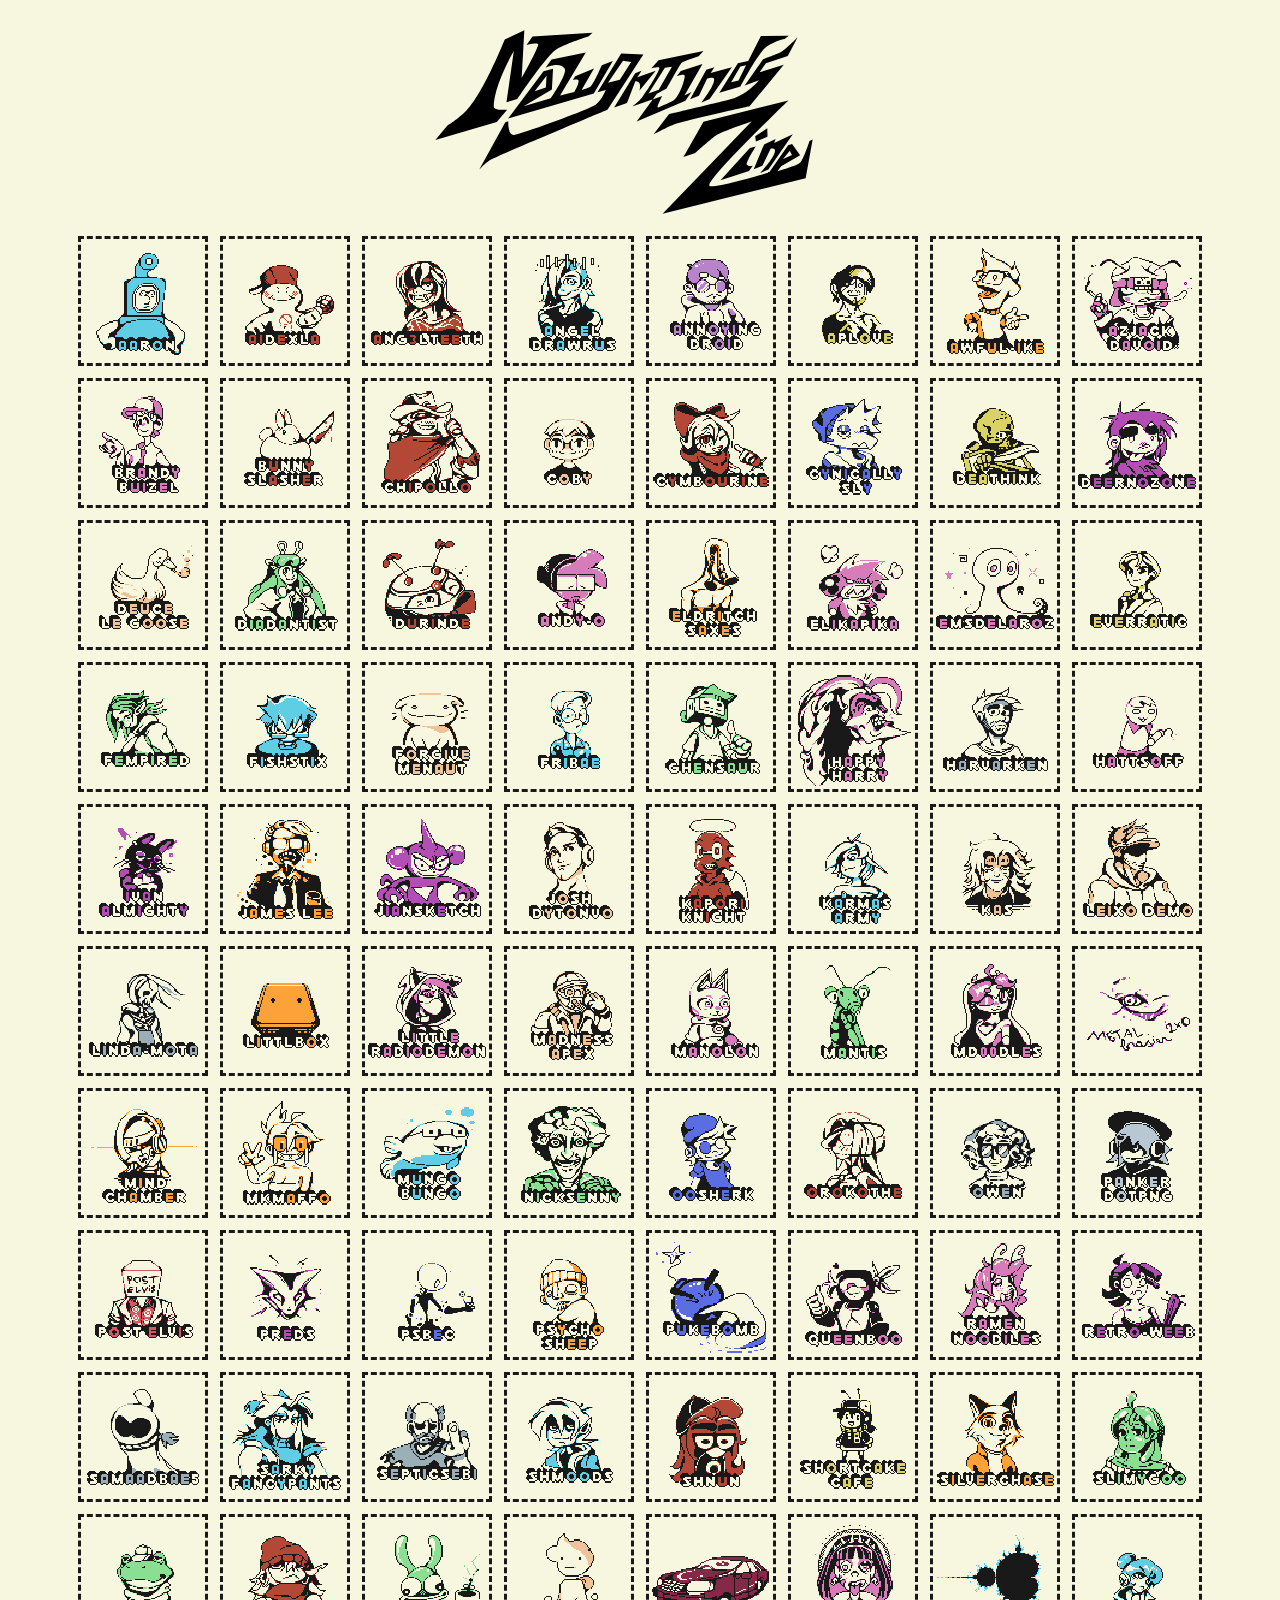
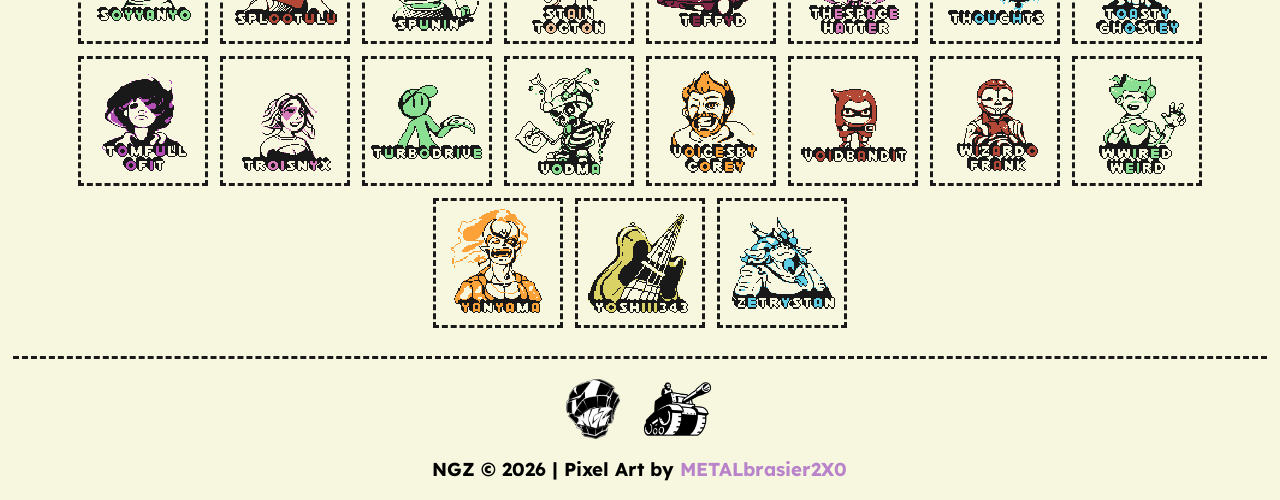
==== index.html @ 999e2954 "done with list of IDs" ====
<!DOCTYPE html>
<html lang="en-US">
	<!-- Hey it's me, the website code. pretty neat stuff here, steal whatever you need to code your own site! Source Code: https://github.com/BrandyBuizel/credits.newgroundszine.store -->
	<head>
		<meta charset="utf-8">
		<meta name="description" content="NGZ: the Zine of the Future, Today!">
		<meta name="keywords" content="newgrounds, zine, store, credits, fanzine">
		<meta name="author" content="brandon driesse">
	  
		<link rel="stylesheet" type="text/css" href="./css/common.css">

		<link rel="icon" type="image/x-icon" href="./favicon/favicon.ico"/>
		<link rel="shortcut icon" type="image/x-icon" href="./favicon/android-chrome-192x192.png"/>
		<link rel="apple-touch-icon" sizes="180x180" href="./favicon/apple-touch-icon.png">
		<link rel="icon" type="image/png" sizes="32x32" href="./favicon/favicon-32x32.png">
		<link rel="icon" type="image/png" sizes="16x16" href="./favicon/favicon-16x16.png">
		<link rel="manifest" href="./favicon/site.webmanifest">
		
		<title>NGZ: Zine Credits Page</title>
	</head>
	<body>
		<!--Header-->
		<div id="header" class="center">
			<img src="./NGZ-Cover Title.svg" alt="Newgrounds Zine"/>
		</div>

		<!--Main Content-->
		<div id="content" class="center flex gallery">
			<a href="https://aaron-long.newgrounds.com/">
				<img src="./credits/images/aaron.png"
				loading="lazy" alt="Aaron-Long"
				id="Aaron-Long" /></a>
			<a href="https://aidexla.newgrounds.com/">
				<img src="./credits/images/aidexla.png"
				loading="lazy" alt="AIDexla" 
				id="AIDexla" /></a>
			<a href="https://ang3lteeth.newgrounds.com/">
				<img src="./credits/images/ang3lteeth.png" 
				loading="lazy" alt="Ang3lteeth"
				id="Ang3lteeth" /></a>
			<a href="https://angeldrawrus.newgrounds.com/">
				<img src="./credits/images/angeldrawrus.png" 
				loading="lazy" alt="AngelDrawRus"
				id="AngelDrawRus" /></a>
			<a href="https://droid.newgrounds.com">
				<img src="./credits/images/annoyingdroid.png" 
				loading="lazy" alt="Droid"
				id="Droid" /></a>
			<a href="https://aplovestudio.newgrounds.com/">
				<img src="./credits/images/aplove.png" 
				loading="lazy" alt="aplovestudio"
				id="aplovestudio" /></a>
			<a href="https://awful-ike.newgrounds.com/">
				<img src="./credits/images/awfulike.png" 
				loading="lazy" alt="Awful-Ike"
				id="Awful-Ike" /></a>
			<a href="https://azjackdavoid.newgrounds.com/">
				<img src="./credits/images/azjackdavoid.png" 
				loading="lazy" alt="AzjackDaVoid"
				id="AzjackDaVoid" /></a>
			<a href="https://brandybuizel.newgrounds.com/">
				<img src="./credits/images/brandybuizel.png" 
				loading="lazy" alt="BrandyBuizel"
				id="BrandyBuizel" /></a>
			<a href="https://bunnyslasher.newgrounds.com/">
				<img src="./credits/images/bunnyslasher.png" 
				loading="lazy" alt="bunnyslasher"
				id="bunnyslasher" /></a>
			<a href="https://chipollo.newgrounds.com/">
				<img src="./credits/images/chipollo.png" 
				loading="lazy" alt="chipollo"
				id="chipollo" /></a>
			<a href="https://coby.newgrounds.com/">
				<img src="./credits/images/coby.png" 
				loading="lazy" alt="coby"
				id="coby" /></a>
			<a href="https://cymbourine.newgrounds.com/">
				<img src="./credits/images/cymbourine.png" 
				loading="lazy" alt="Cymbourine"
				id="Cymbourine" /></a>
			<a href="https://cynicallysly.newgrounds.com/">
				<img src="./credits/images/cynicallysly.png" 
				loading="lazy" alt="cynicallysly"
				id="cynicallysly" /></a>
			<a href="https://deathink.newgrounds.com/">
				<img src="./credits/images/deathink.png" 
				loading="lazy" alt="deathink"
				id="deathink" /></a>
			<a href="https://deernozone.newgrounds.com/">
				<img src="./credits/images/deernozone.png" 
				loading="lazy" alt="deernozone"
				id="deernozone" /></a>
			<a href="https://deucelegoose.newgrounds.com/">
				<img src="./credits/images/deucelegoose.png" 
				loading="lazy" alt="DeuceLeGoose"
				id="DeuceLeGoose" /></a>
			<a href="https://diadantist.newgrounds.com/">
				<img src="./credits/images/diadantist.png" 
				loading="lazy" alt="Diadantist"
				id="Diadantist" /></a>
			<a href="https://durinde.newgrounds.com/">
				<img src="./credits/images/durinde.png" 
				loading="lazy" alt="Durinde"
				id="Durinde" /></a>
			<a href="https://dynamotoon.newgrounds.com/">
				<img src="./credits/images/dynamotoon.png" 
				loading="lazy" alt="DynamoToon" 
				id="DynamoToon" /></a>
			<a href="https://eldritchsaxes.newgrounds.com/">
				<img src="./credits/images/eldritchsaxes.png" 
				loading="lazy" alt="Eldritchsaxes" 
				id="Eldritchsaxes" /></a>
			<a href="https://elikapika.newgrounds.com/">
				<img src="./credits/images/elikapika.png" 
				loading="lazy" alt="elikapika" 
				id="elikapika" /></a>
			<a href="https://emsdelaroz.newgrounds.com/">
				<img src="./credits/images/emsdelaroz.png" 
				loading="lazy" alt="EmsDeLaRoZ" 
				id="EmsDeLaRoZ" /></a>
			<a href="https://everratic.newgrounds.com/">
				<img src="./credits/images/everratic.png" 
				loading="lazy" alt="Everratic" 
				id="Everratic" /></a>
			<a href="https://fempired.newgrounds.com/">
				<img src="./credits/images/fempired.png" 
				loading="lazy" alt="Fempired" 
				id="Fempired" /></a>
			<a href="https://fish-on-stix.newgrounds.com/">
				<img src="./credits/images/fishstix.png" 
				loading="lazy" alt="FISH-ON-STIX" 
				id="FISH-ON-STIX" /></a>
			<a href="https://forgivemenaut.newgrounds.com/">
				<img src="./credits/images/forgivemenaut.png" 
				loading="lazy" alt="forgivemenaut" id="forgivemenaut" /></a>
			<a href="https://fribae.newgrounds.com/">
				<img src="./credits/images/fribae.png" 
				loading="lazy" alt="fribae" 
				id="fribae" /></a>
			<a href="https://ghensaur.newgrounds.com/">
				<img src="./credits/images/ghensaur.png" 
				loading="lazy" alt="GhenSaur" 
				id="GhenSaur" /></a>
			<a href="https://happyharry.newgrounds.com/">
				<img src="./credits/images/happyharry.png" 
				loading="lazy" alt="HappyHarry" 
				id="HappyHarry" /></a>
			<a href="https://almightyhans.newgrounds.com/">
				<img src="./credits/images/harvarken.png" 
				loading="lazy" alt="AlmightyHans" 
				id="AlmightyHans" /></a>
			<a href="https://hattsoff.newgrounds.com/">
				<img src="./credits/images/hattsoff.png" 
				loading="lazy" alt="Hattsoff" 
				id="Hattsoff" /></a>
			<a href="https://ivanalmighty.newgrounds.com/">
				<img src="./credits/images/ivanalmighty.png" 
				loading="lazy" alt="IvanAlmighty"
				id="IvanAlmighty" /></a>
			<a href="https://jameslee.newgrounds.com/">
				<img src="./credits/images/jameslee.png" 
				loading="lazy" alt="JamesLee"
				id="JamesLee" /></a>
			<a href="https://jiansketch.newgrounds.com/">
				<img src="./credits/images/jiansketch.png" 
				loading="lazy" alt="jiansketch"
				id="jiansketch" /></a>
			<a href="https://joshdytonvo.newgrounds.com/">
				<img src="./credits/images/joshdytonvo.png" 
				loading="lazy" alt="JoshDytonVO"
				id="JoshDytonVO" /></a>
			<a href="https://kaporiknight.newgrounds.com/">
				<img src="./credits/images/kaporiknight.png" 
				loading="lazy" alt="KaporiKnight"
				id="KaporiKnight" /></a>
			<a href="https://karmasarmy.newgrounds.com/">
				<img src="./credits/images/karmasarmy.png" 
				loading="lazy" alt="KarmasArmy"
				id="KarmasArmy" /></a>
			<a href="https://kastozx.newgrounds.com">
				<img src="./credits/images/kas.png" 
				loading="lazy" alt="kastozx"
				id="kastozx" /></a>
			<a href="https://leixodemo.newgrounds.com/">
				<img src="./credits/images/leixodemo.png" 
				loading="lazy" alt="LEIXODEMO"
				id="LEIXODEMO" /></a>
			<a href="https://linda-mota.newgrounds.com/">
				<img src="./credits/images/lindamota.png" 
				loading="lazy" alt="linda-mota"
				id="linda-mota" /></a>
			<a href="https://littlbox.newgrounds.com/">
				<img src="./credits/images/littlbox.png" 
				loading="lazy" alt="littlbox"
				id="littlbox" /></a>
			<a href="https://little-radiodemon.newgrounds.com/">
				<img src="./credits/images/littleradiodemon.png" 
				loading="lazy" alt="Little-RadioDemon"
				id="Little-RadioDemon" /></a>
			<a href="https://mr4w.newgrounds.com/">
				<img src="./credits/images/madnessapex.png" 
				loading="lazy" alt="Mr4W"
				id="Mr4W" /></a>
			<a href="https://manolon.newgrounds.com/">
				<img src="./credits/images/manolon.png" 
				loading="lazy" alt="ManoLon"
				id="ManoLon" /></a>
			<a href="https://mantis.newgrounds.com/">
				<img src="./credits/images/mantis.png" 
				loading="lazy" alt="Mantis"
				id="Mantis" /></a>
			<a href="https://md00dles.newgrounds.com/">
				<img src="./credits/images/mdoodles.png" 
				loading="lazy" alt="MD00dles"
				id="MD00dles" /></a>
			<a href="https://metalbrasier2x0.newgrounds.com/">
				<img src="./credits/images/METALbrasier2X0.png" 
				loading="lazy" alt="METALbrasier2X0"
				id="METALbrasier2X0" /></a>
			<a href="https://mindchamber.newgrounds.com/">
				<img src="./credits/images/mindchamber.png" 
				loading="lazy" alt="MindChamber"
				id="MindChamber" /></a>
			<a href="https://mkmaffo.newgrounds.com/">
				<img src="./credits/images/mkmaffo.png" 
				loading="lazy" alt="MKMaffo"
				id="MKMaffo" /></a>
			<a href="https://mungobung0.newgrounds.com/">
				<img src="./credits/images/mungobungo.png" 
				loading="lazy" alt="MungoBUNG0"
				id="MungoBUNG0" /></a>
			<a href="https://nicksenny.newgrounds.com/">
				<img src="./credits/images/nicksenny.png" 
				loading="lazy" alt="NickSenny"
				id="NickSenny" /></a>
			<a href="https://oosherk.newgrounds.com/">
				<img src="./credits/images/oosherk.png" 
				loading="lazy" alt="OOSHERK"
				id="OOSHERK" /></a>
			<a href="https://orokothe.newgrounds.com/">
				<img src="./credits/images/orokothe.png" 
				loading="lazy" alt="Orokothe"
				id="Orokothe" /></a>
			<a href="https://owen.newgrounds.com/">
				<img src="./credits/images/owen.png" 
				loading="lazy" alt="Owen"
				id="Owen" /></a>
			<a href="https://pankerdotpng.newgrounds.com/">
				<img src="./credits/images/pankerdotpng.png" 
				loading="lazy" alt="pankerdotpng"
				id="pankerdotpng" /></a>
			<a href="https://postelvis.newgrounds.com">
				<img src="./credits/images/POSTELVIS.png" 
				loading="lazy" alt="POSTELVIS"
				id="POSTELVIS" /></a>
			<a href="https://preds.newgrounds.com/">
				<img src="./credits/images/preds.png" 
				loading="lazy" alt="Preds"
				id="Preds" /></a>
			<a href="https://psbec.newgrounds.com/">
				<img src="./credits/images/psbec.png" 
				loading="lazy" alt="psbec"
				id="psbec" /></a>
			<a href="https://thepsychosheep.newgrounds.com/">
				<img src="./credits/images/psychosheep.png" 
				loading="lazy" alt="ThePsychoSheep"
				id="ThePsychoSheep" /></a>
			<a href="https://pukebomb.newgrounds.com/">
				<img src="./credits/images/pukebomb.png" 
				loading="lazy" alt="PukeBomb"
				id="PukeBomb" /></a>
			<a href="https://queenboo.newgrounds.com/">
				<img src="./credits/images/queenboo.png" 
				loading="lazy" alt="QueenBoo"
				id="QueenBoo" /></a>
			<a href="https://ramen-noodiles.newgrounds.com/">
				<img src="./credits/images/ramennoodiles.png" 
				loading="lazy" alt="Ramen-Noodiles"
				id="Ramen-Noodiles" /></a>
			<a href="https://retro-weeb.newgrounds.com/">
				<img src="./credits/images/retro-weeb.png" 
				loading="lazy" alt="Retro-weeb"
				id="Retro-weeb" /></a>
			<a href="https://samaadbae5.newgrounds.com/">
				<img src="./credits/images/samaadbae5.png" 
				loading="lazy" alt="SamaadBae5"
				id="SamaadBae5" /></a>
			<a href="https://sarkyfancypants.newgrounds.com/">
				<img src="./credits/images/sarkyfancypants.png" 
				loading="lazy" alt="SarkyFancyPants"
				id="SarkyFancyPants" /></a>
			<a href="https://septicsebi.newgrounds.com/">
				<img src="./credits/images/septicsebi.png" 
				loading="lazy" alt="septicsebi"
				id="septicsebi" /></a>
			<a href="https://mrshmoods.newgrounds.com/">
				<img src="./credits/images/shmoods.png" 
				loading="lazy" alt="MrShmoods"
				id="MrShmoods" /></a>
			<a href="https://pcshnun.newgrounds.com/">
				<img src="./credits/images/shnun.png" 
				loading="lazy" alt="PCShnun"
				id="PCShnun" /></a>
			<a href="https://shortcakecafe.newgrounds.com/">
				<img src="./credits/images/shortcakecafe.png" 
				loading="lazy" alt="ShortCakeCafe"
				id="ShortCakeCafe" /></a>
			<a href="https://silverchase.newgrounds.com/">
				<img src="./credits/images/silverchase.png" 
				loading="lazy" alt="silverchase"
				id="silverchase" /></a>
			<a href="https://slimygoo.newgrounds.com/">
				<img src="./credits/images/slimygoo.png" 
				loading="lazy" alt="Slimygoo"
				id="Slimygoo" /></a>
			<a href="https://soyyanyo.newgrounds.com/">
				<img src="./credits/images/soyyanyo.png" 
				loading="lazy" alt="SoyYanyo"
				id="SoyYanyo" /></a>
			<a href="https://splootulu.newgrounds.com/">
				<img src="./credits/images/splootulu.png" 
				loading="lazy" alt="Splootulu"
				id="Splootulu" /></a>
			<a href="https://spunin.newgrounds.com/">
				<img src="./credits/images/spunin.png" 
				loading="lazy" alt="Spunin"
				id="Spunin" /></a>
			<a href="https://staintocton.newgrounds.com/">
				<img src="./credits/images/staintocton.png" 
				loading="lazy" alt="Staintocton"
				id="Staintocton" /></a>
			<a href="https://teffyd.newgrounds.com/">
				<img src="./credits/images/teffyd.png" 
				loading="lazy" alt="TeffyD"
				id="TeffyD" /></a>
			<a href="https://thespacehatter.newgrounds.com/">
				<img src="./credits/images/THESPACEHATTER.png" 
				loading="lazy" alt="TheSpaceHatter"
				id="TheSpaceHatter" /></a>
			<a href="https://thoughtsthoughts.newgrounds.com/">
				<img src="./credits/images/thoughts.png" 
				loading="lazy" alt="ThoughtsThoughts"
				id="ThoughtsThoughts" /></a>
			<a href="https://toastyghostey.newgrounds.com/">
				<img src="./credits/images/toastyghostey.png" 
				loading="lazy" alt="ToastyGhostey"
				id="ToastyGhostey" /></a>
			<a href="https://tomfullofit.newgrounds.com/">
				<img src="./credits/images/tomfullofit.png" 
				loading="lazy" alt="Tomfullofit"
				id="Tomfullofit" /></a>
			<a href="https://troisnyx.newgrounds.com/">
				<img src="./credits/images/troisnyx.png" 
				loading="lazy" alt="Troisnyx"
				id="Troisnyx" /></a>
			<a href="https://turbodrivee.newgrounds.com/">
				<img src="./credits/images/turbodrive.png" 
				loading="lazy" alt="TurboDrivee"
				id="TurboDrivee" /></a>
			<a href="https://vodma.newgrounds.com/">
				<img src="./credits/images/vodma.png" 
				loading="lazy" alt="VODMA"
				id="VODMA" /></a>
			<a href="https://voicesbycorey.newgrounds.com/">
				<img src="./credits/images/voicesbycorey.png" 
				loading="lazy" alt="VoicesByCorey"
				id="VoicesByCorey" /></a>
			<a href="https://voidbandit.newgrounds.com/">
				<img src="./credits/images/voidbandit.png" 
				loading="lazy" alt="VoidBandit"
				id="VoidBandit" /></a>
			<a href="https://wizardofrank.newgrounds.com/">
				<img src="./credits/images/wizardofrank.png" 
				loading="lazy" alt="WizardoFrank"
				id="WizardoFrank" /></a>
			<a href="https://wwiredweird.newgrounds.com/">
				<img src="./credits/images/wwiredweird.png" 
				loading="lazy" alt="wwiredweird"
				id="wwiredweird" /></a>
			<a href="https://unsolvedcases.newgrounds.com/">
				<img src="./credits/images/yanyama.png" 
				loading="lazy" alt="UnsolvedCases"
				id="UnsolvedCases" /></a>
			<a href="https://yoshiii343.newgrounds.com/">
				<img src="./credits/images/yoshiii343.png" 
				loading="lazy" alt="Yoshiii343"
				id="Yoshiii343" /></a>
			<a href="https://zetrystan.newgrounds.com/">
				<img src="./credits/images/ZETRYSTAN.png" 
				loading="lazy" alt="ZeTrystan"
				id="ZeTrystan" /></a>
		</div><br>
		
		<!--Footer-->
		<div id="footer" class="center">
			<a href="https://www.type-4.com/store/ngz/" target="_blank">
				<img src="./icons/NGZ_Logo.png" alt="Store Page" class="invert">
			</a>
			<a href="https://ngz.newgrounds.com/" target="_blank">
				<img src="./icons/Newgrounds_Tank.webp" alt="Newgrounds">
			</a>
			<br>
			<h3>NGZ © 2026 | Pixel Art by <a href="https://metalbrasier2x0.newgrounds.com/">METALbrasier2X0</a></h3>
		</div>
	</body>
</html>
---- css/common.css ----
@import url('https://fonts.googleapis.com/css?family=Roboto&display=swap');
@import url('https://fonts.googleapis.com/css2?family=Lexend:wght@100..900&display=swap');

/* ROOT VARIABLES */
:root {
    --bg-color: #f6f7de;

    --text-color: #191919;
	--pink-color: #d77bba;
	--purp-color: #b883ca;
	--cyan-color: #5fcde4;

	--red-color: #b44837;
	--blue-color: #5b6ee1;
	--green-color: #8bdf92;
}

html {
	background-color: var(--bg-color);
	display: block;
	margin: auto;
	font-family: 'Lexend', sans-serif;
}

/******************/
/* HEADER SECTION */
/******************/
#header {
	display: block;
    margin-left: -32px;
}

#header > img { 
	width: auto;
	height: 200px;
}

#name {
	width: 96px;

	position: sticky;

	top: 20px;
	left: 0;
}

/****************/
/* MAIN CONTENT */
/****************/
body {
	overflow-x: hidden !important;
	display: block;
	width: 98%;
	
	margin: 0px auto;
	padding: 1em .5em;

	background-color: var(--bg-color);
}

a {
	text-decoration: none;
	font-weight: bold;
}

embed {
	width: 100%;
	height: max-content;
}

.center {
	text-align: center;
	margin-left: auto;
	margin-right: auto;
	list-style-position: inside;
}

img.invert { filter: invert(1) !important; }

#content {
	display: block;
	width: 96%;
	height: auto;
	
	margin-top: 0;
	margin-bottom: 0;
	margin-left: auto;
	margin-right: auto;
}

div {
	margin: 6px;
}

p {
	color: var(--text-color);
	font-size: 18px;
	
	text-align: center;
}

p a { color: var(--pink-color); }
h3 a { color: var(--purp-color); }

/*******************/
/* GALLERY SECTION */
/*******************/
div.gallery > img,
div.gallery > a > img {
	display: inline-flexbox;
	margin: 4px;
	padding: 2px;

	height: 120px;
	width: auto;

	border: dashed;
	border-color: var(--text-color);
	image-rendering: pixelated;
}

@keyframes credAnim {
  0%   {background-color:var(--purp-color); transform:scale(1.2);}
  5%   {background-color:var(--purp-color); transform:rotate(10deg); transform:scale(0.9);}
  20%  {background-color:var(--blue-color); transform:rotate(-5deg);}
  45%  {background-color:var(--green-color); transform:scale(1.2);}
  60%  {background-color:var(--cyan-color); transform:rotate(5deg);}
  80%  {background-color:var(--cyan-color); transform:scale(1.2);}
  100% {background-color:var(--pink-color); transform:scale(2.0);}
}

div.gallery > img:hover,
div.gallery > a > img:hover{
	animation-name: credAnim;
	animation-duration: 2.5s;

	/* END STATE */
	transform:scale(2.0);
	padding: 0;
	margin: 6px;
}

/******************/
/* FOOTER SECTION */
/******************/
#footer {
	display: block;
	margin: auto;

	width: 100%;
	padding-top: 12px;
	padding-bottom: 32px;
	height: 36px;

	background-color: var(--bg-color);
	border-top: 3px dashed var(--text-color);
}

#footer p {
	font-size: 14px;
	font-weight: bold;
	text-align: center;
	color: var(--text-color);

	margin-top: 6px;
	margin-bottom: 0px;
	padding: 0px;
}

#footer > h3 { 
	margin-top: 6px;
	padding-bottom: 1em;
}

#footer img {
	padding: .5em;
	filter: brightness(1);
}

#footer > a > img {
	height: 60px;
	width: auto;
}

#footer img:hover { transform: scale(120%); }

/* END OF STYLES */
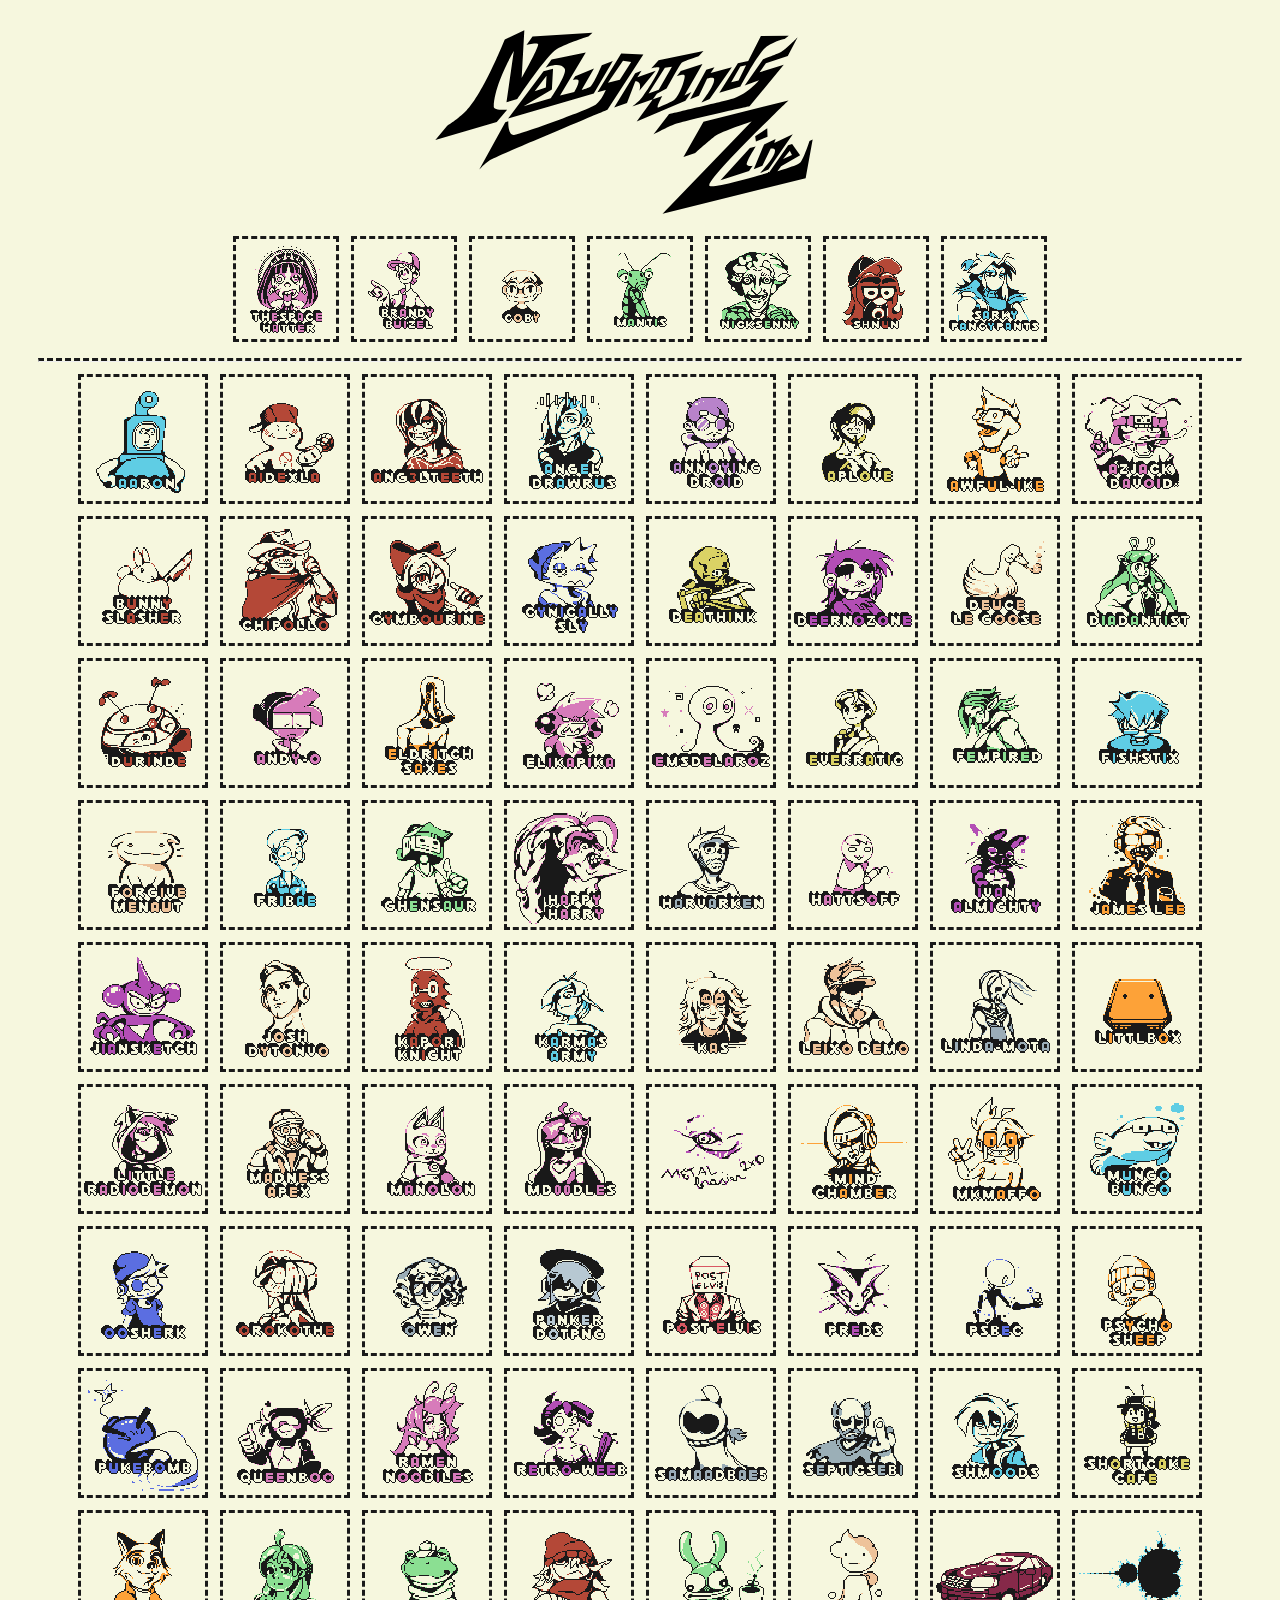
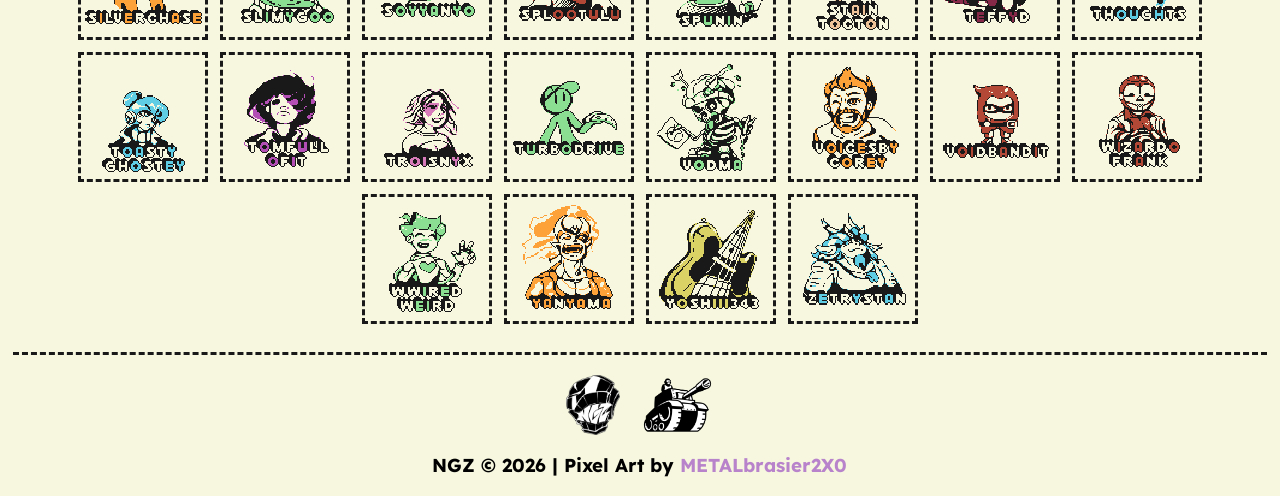
==== commit 0d85b11d: "mod team topper" ====
--- a/index.html
+++ b/index.html
@@ -26,6 +26,37 @@
 
 		<!--Main Content-->
 		<div id="content" class="center flex gallery">
+			<div class="mod-team">
+			<a href="https://thespacehatter.newgrounds.com/">
+				<img src="./credits/images/THESPACEHATTER.png" 
+				loading="lazy" alt="TheSpaceHatter"
+				id="TheSpaceHatter" /></a>
+			<a href="https://brandybuizel.newgrounds.com/">
+				<img src="./credits/images/brandybuizel.png" 
+				loading="lazy" alt="BrandyBuizel"
+				id="BrandyBuizel" /></a>
+			<a href="https://coby.newgrounds.com/">
+				<img src="./credits/images/coby.png" 
+				loading="lazy" alt="coby"
+				id="coby" /></a>
+			<a href="https://mantis.newgrounds.com/">
+				<img src="./credits/images/mantis.png" 
+				loading="lazy" alt="Mantis"
+				id="Mantis" /></a>
+			<a href="https://nicksenny.newgrounds.com/">
+				<img src="./credits/images/nicksenny.png" 
+				loading="lazy" alt="NickSenny"
+				id="NickSenny" /></a>
+			<a href="https://pcshnun.newgrounds.com/">
+				<img src="./credits/images/shnun.png" 
+				loading="lazy" alt="PCShnun"
+				id="PCShnun" /></a>
+			<a href="https://sarkyfancypants.newgrounds.com/">
+				<img src="./credits/images/sarkyfancypants.png" 
+				loading="lazy" alt="SarkyFancyPants"
+				id="SarkyFancyPants" /></a>
+			</div><hr>
+
 			<a href="https://aaron-long.newgrounds.com/">
 				<img src="./credits/images/aaron.png"
 				loading="lazy" alt="Aaron-Long"
@@ -58,10 +89,10 @@
 				<img src="./credits/images/azjackdavoid.png" 
 				loading="lazy" alt="AzjackDaVoid"
 				id="AzjackDaVoid" /></a>
-			<a href="https://brandybuizel.newgrounds.com/">
+			<!-- <a href="https://brandybuizel.newgrounds.com/">
 				<img src="./credits/images/brandybuizel.png" 
 				loading="lazy" alt="BrandyBuizel"
-				id="BrandyBuizel" /></a>
+				id="BrandyBuizel" /></a> -->
 			<a href="https://bunnyslasher.newgrounds.com/">
 				<img src="./credits/images/bunnyslasher.png" 
 				loading="lazy" alt="bunnyslasher"
@@ -70,10 +101,10 @@
 				<img src="./credits/images/chipollo.png" 
 				loading="lazy" alt="chipollo"
 				id="chipollo" /></a>
-			<a href="https://coby.newgrounds.com/">
+			<!-- <a href="https://coby.newgrounds.com/">
 				<img src="./credits/images/coby.png" 
 				loading="lazy" alt="coby"
-				id="coby" /></a>
+				id="coby" /></a> -->
 			<a href="https://cymbourine.newgrounds.com/">
 				<img src="./credits/images/cymbourine.png" 
 				loading="lazy" alt="Cymbourine"
@@ -205,10 +236,10 @@
 				<img src="./credits/images/manolon.png" 
 				loading="lazy" alt="ManoLon"
 				id="ManoLon" /></a>
-			<a href="https://mantis.newgrounds.com/">
+			<!-- <a href="https://mantis.newgrounds.com/">
 				<img src="./credits/images/mantis.png" 
 				loading="lazy" alt="Mantis"
-				id="Mantis" /></a>
+				id="Mantis" /></a> -->
 			<a href="https://md00dles.newgrounds.com/">
 				<img src="./credits/images/mdoodles.png" 
 				loading="lazy" alt="MD00dles"
@@ -229,10 +260,10 @@
 				<img src="./credits/images/mungobungo.png" 
 				loading="lazy" alt="MungoBUNG0"
 				id="MungoBUNG0" /></a>
-			<a href="https://nicksenny.newgrounds.com/">
+			<!-- <a href="https://nicksenny.newgrounds.com/">
 				<img src="./credits/images/nicksenny.png" 
 				loading="lazy" alt="NickSenny"
-				id="NickSenny" /></a>
+				id="NickSenny" /></a> -->
 			<a href="https://oosherk.newgrounds.com/">
 				<img src="./credits/images/oosherk.png" 
 				loading="lazy" alt="OOSHERK"
@@ -285,10 +316,10 @@
 				<img src="./credits/images/samaadbae5.png" 
 				loading="lazy" alt="SamaadBae5"
 				id="SamaadBae5" /></a>
-			<a href="https://sarkyfancypants.newgrounds.com/">
+			<!-- <a href="https://sarkyfancypants.newgrounds.com/">
 				<img src="./credits/images/sarkyfancypants.png" 
 				loading="lazy" alt="SarkyFancyPants"
-				id="SarkyFancyPants" /></a>
+				id="SarkyFancyPants" /></a> -->
 			<a href="https://septicsebi.newgrounds.com/">
 				<img src="./credits/images/septicsebi.png" 
 				loading="lazy" alt="septicsebi"
@@ -297,10 +328,10 @@
 				<img src="./credits/images/shmoods.png" 
 				loading="lazy" alt="MrShmoods"
 				id="MrShmoods" /></a>
-			<a href="https://pcshnun.newgrounds.com/">
+			<!-- <a href="https://pcshnun.newgrounds.com/">
 				<img src="./credits/images/shnun.png" 
 				loading="lazy" alt="PCShnun"
-				id="PCShnun" /></a>
+				id="PCShnun" /></a> -->
 			<a href="https://shortcakecafe.newgrounds.com/">
 				<img src="./credits/images/shortcakecafe.png" 
 				loading="lazy" alt="ShortCakeCafe"
@@ -333,10 +364,10 @@
 				<img src="./credits/images/teffyd.png" 
 				loading="lazy" alt="TeffyD"
 				id="TeffyD" /></a>
-			<a href="https://thespacehatter.newgrounds.com/">
+			<!-- <a href="https://thespacehatter.newgrounds.com/">
 				<img src="./credits/images/THESPACEHATTER.png" 
 				loading="lazy" alt="TheSpaceHatter"
-				id="TheSpaceHatter" /></a>
+				id="TheSpaceHatter" /></a> -->
 			<a href="https://thoughtsthoughts.newgrounds.com/">
 				<img src="./credits/images/thoughts.png" 
 				loading="lazy" alt="ThoughtsThoughts"
--- a/css/common.css
+++ b/css/common.css
@@ -75,6 +75,10 @@
 	list-style-position: inside;
 }
 
+hr, .bordered, #footer {	
+	border-top: 3px dashed var(--text-color); 
+}
+
 img.invert { filter: invert(1) !important; }
 
 #content {
@@ -106,8 +110,12 @@
 /* GALLERY SECTION */
 /*******************/
 div.gallery > img,
-div.gallery > a > img {
+div.gallery > a > img,
+div.gallery > div img,
+div.gallery > div > a > img {
 	display: inline-flexbox;
+	flex: content;
+	flex-direction: column-reverse;
 	margin: 4px;
 	padding: 2px;
 
@@ -119,18 +127,22 @@
 	image-rendering: pixelated;
 }
 
+div.mod-team > a > img { flex-flow: wrap-reverse; }
+div.gallery > div.mod-team > a > img { height: 96px; }
+
 @keyframes credAnim {
   0%   {background-color:var(--purp-color); transform:scale(1.2);}
   5%   {background-color:var(--purp-color); transform:rotate(10deg); transform:scale(0.9);}
   20%  {background-color:var(--blue-color); transform:rotate(-5deg);}
-  45%  {background-color:var(--green-color); transform:scale(1.2);}
-  60%  {background-color:var(--cyan-color); transform:rotate(5deg);}
+  45%  {background-color:var(--green-color); transform:scale(1.25);}
+  60%  {background-color:var(--cyan-color); transform:rotate(7deg);}
   80%  {background-color:var(--cyan-color); transform:scale(1.2);}
   100% {background-color:var(--pink-color); transform:scale(2.0);}
 }
 
 div.gallery > img:hover,
-div.gallery > a > img:hover{
+div.gallery > a > img:hover,
+div.gallery > div img:hover {
 	animation-name: credAnim;
 	animation-duration: 2.5s;
 
@@ -153,7 +165,6 @@
 	height: 36px;
 
 	background-color: var(--bg-color);
-	border-top: 3px dashed var(--text-color);
 }
 
 #footer p {
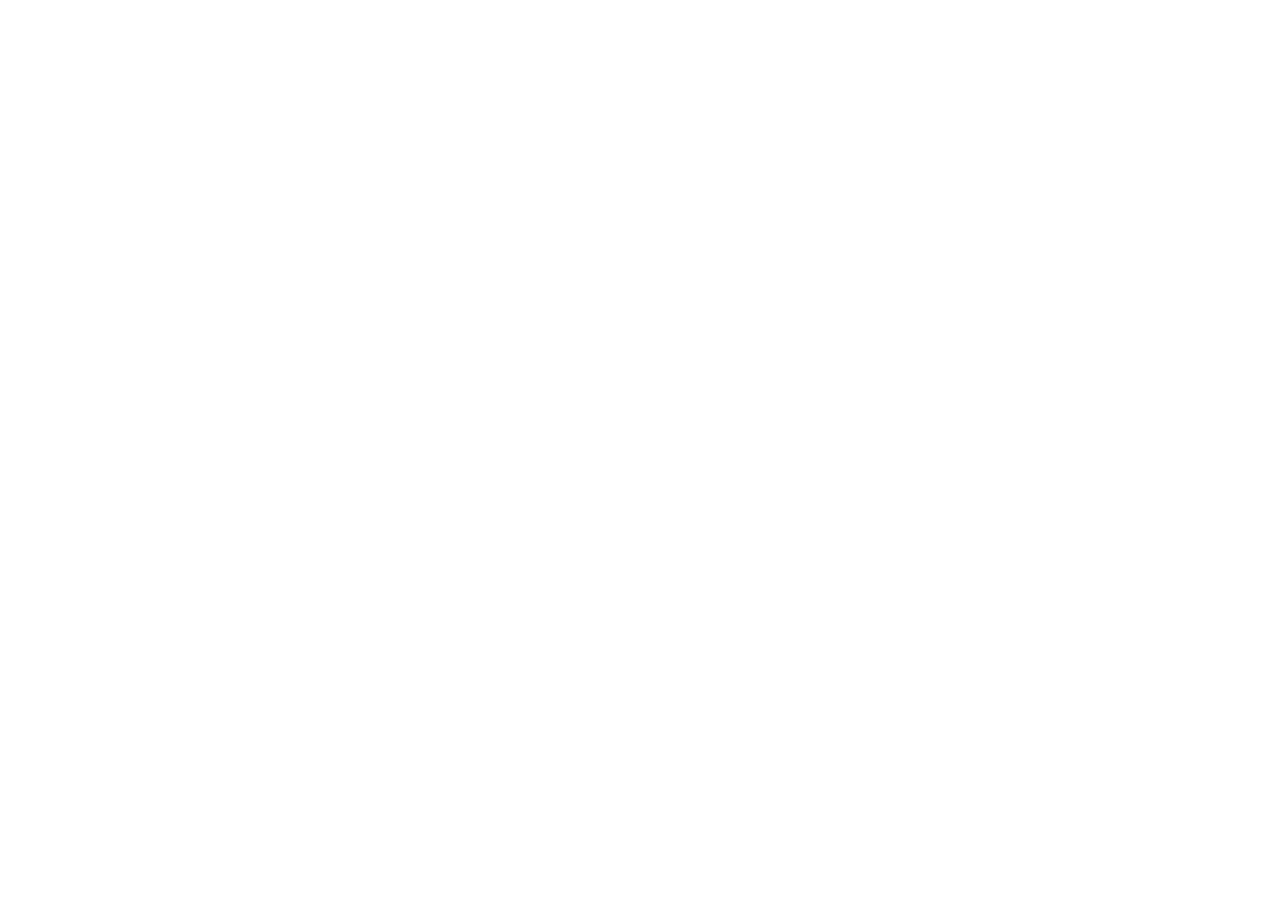
==== commit 4d594faa: "init" ====
--- a/index.html
+++ b/index.html
@@ -2,436 +2,48 @@
 <html lang="en-US">
 	<!-- Hey it's me, the website code. pretty neat stuff here, steal whatever you need to code your own site! Source Code: https://github.com/BrandyBuizel/credits.newgroundszine.store -->
 	<head>
+		<!-- Redirect at 0 Seconds -->
+		<meta http-equiv="Refresh" content="0; url='https://www.type-4.com/store/ngz/'" />
+
 		<meta charset="utf-8">
 		<meta name="description" content="NGZ: the Zine of the Future, Today!">
 		<meta name="keywords" content="newgrounds, zine, store, credits, fanzine">
 		<meta name="author" content="brandon driesse">
 	  
-		<link rel="stylesheet" type="text/css" href="./css/common.css">
+		<link rel="stylesheet" type="text/css" href="../css/common.css">
 
-		<link rel="icon" type="image/x-icon" href="./favicon/favicon.ico"/>
-		<link rel="shortcut icon" type="image/x-icon" href="./favicon/android-chrome-192x192.png"/>
-		<link rel="apple-touch-icon" sizes="180x180" href="./favicon/apple-touch-icon.png">
-		<link rel="icon" type="image/png" sizes="32x32" href="./favicon/favicon-32x32.png">
-		<link rel="icon" type="image/png" sizes="16x16" href="./favicon/favicon-16x16.png">
-		<link rel="manifest" href="./favicon/site.webmanifest">
+		<link rel="icon" type="image/x-icon" href="../favicon/favicon.ico"/>
+		<link rel="shortcut icon" type="image/x-icon" href="../favicon/android-chrome-192x192.png"/>
+		<link rel="apple-touch-icon" sizes="180x180" href="../favicon/apple-touch-icon.png">
+		<link rel="icon" type="image/png" sizes="32x32" href="../favicon/favicon-32x32.png">
+		<link rel="icon" type="image/png" sizes="16x16" href="../favicon/favicon-16x16.png">
+		<link rel="manifest" href="../favicon/site.webmanifest">
 		
-		<title>NGZ: Zine Credits Page</title>
+		<title>NGZ: the Zine of the Future, Today!</title>
 	</head>
 	<body>
 		<!--Header-->
 		<div id="header" class="center">
-			<img src="./NGZ-Cover Title.svg" alt="Newgrounds Zine"/>
-		</div>
+			<img src="../NGZ-Cover Title.svg" alt="Newgrounds Zine"/>
+		</div><hr>
 
 		<!--Main Content-->
 		<div id="content" class="center flex gallery">
-			<div class="mod-team">
-			<a href="https://thespacehatter.newgrounds.com/">
-				<img src="./credits/images/THESPACEHATTER.png" 
-				loading="lazy" alt="TheSpaceHatter"
-				id="TheSpaceHatter" /></a>
-			<a href="https://brandybuizel.newgrounds.com/">
-				<img src="./credits/images/brandybuizel.png" 
-				loading="lazy" alt="BrandyBuizel"
-				id="BrandyBuizel" /></a>
-			<a href="https://coby.newgrounds.com/">
-				<img src="./credits/images/coby.png" 
-				loading="lazy" alt="coby"
-				id="coby" /></a>
-			<a href="https://mantis.newgrounds.com/">
-				<img src="./credits/images/mantis.png" 
-				loading="lazy" alt="Mantis"
-				id="Mantis" /></a>
-			<a href="https://nicksenny.newgrounds.com/">
-				<img src="./credits/images/nicksenny.png" 
-				loading="lazy" alt="NickSenny"
-				id="NickSenny" /></a>
-			<a href="https://pcshnun.newgrounds.com/">
-				<img src="./credits/images/shnun.png" 
-				loading="lazy" alt="PCShnun"
-				id="PCShnun" /></a>
-			<a href="https://sarkyfancypants.newgrounds.com/">
-				<img src="./credits/images/sarkyfancypants.png" 
-				loading="lazy" alt="SarkyFancyPants"
-				id="SarkyFancyPants" /></a>
-			</div><hr>
+			<img src="images/NEWZine+Bundles+-+DIGITAL+BUNDLE.png" alt="Digital Bundle">
+			<img src="images/NEWZine+Bundles+-+FINAL+BUNDLE.png" alt="Full Bundle">
+			<img src="images/NEWZine+Bundles+-+ZINE+BUNDLE.png" alt="Physical Bundle">
+		</div>
 
-			<a href="https://aaron-long.newgrounds.com/">
-				<img src="./credits/images/aaron.png"
-				loading="lazy" alt="Aaron-Long"
-				id="Aaron-Long" /></a>
-			<a href="https://aidexla.newgrounds.com/">
-				<img src="./credits/images/aidexla.png"
-				loading="lazy" alt="AIDexla" 
-				id="AIDexla" /></a>
-			<a href="https://ang3lteeth.newgrounds.com/">
-				<img src="./credits/images/ang3lteeth.png" 
-				loading="lazy" alt="Ang3lteeth"
-				id="Ang3lteeth" /></a>
-			<a href="https://angeldrawrus.newgrounds.com/">
-				<img src="./credits/images/angeldrawrus.png" 
-				loading="lazy" alt="AngelDrawRus"
-				id="AngelDrawRus" /></a>
-			<a href="https://droid.newgrounds.com">
-				<img src="./credits/images/annoyingdroid.png" 
-				loading="lazy" alt="Droid"
-				id="Droid" /></a>
-			<a href="https://aplovestudio.newgrounds.com/">
-				<img src="./credits/images/aplove.png" 
-				loading="lazy" alt="aplovestudio"
-				id="aplovestudio" /></a>
-			<a href="https://awful-ike.newgrounds.com/">
-				<img src="./credits/images/awfulike.png" 
-				loading="lazy" alt="Awful-Ike"
-				id="Awful-Ike" /></a>
-			<a href="https://azjackdavoid.newgrounds.com/">
-				<img src="./credits/images/azjackdavoid.png" 
-				loading="lazy" alt="AzjackDaVoid"
-				id="AzjackDaVoid" /></a>
-			<!-- <a href="https://brandybuizel.newgrounds.com/">
-				<img src="./credits/images/brandybuizel.png" 
-				loading="lazy" alt="BrandyBuizel"
-				id="BrandyBuizel" /></a> -->
-			<a href="https://bunnyslasher.newgrounds.com/">
-				<img src="./credits/images/bunnyslasher.png" 
-				loading="lazy" alt="bunnyslasher"
-				id="bunnyslasher" /></a>
-			<a href="https://chipollo.newgrounds.com/">
-				<img src="./credits/images/chipollo.png" 
-				loading="lazy" alt="chipollo"
-				id="chipollo" /></a>
-			<!-- <a href="https://coby.newgrounds.com/">
-				<img src="./credits/images/coby.png" 
-				loading="lazy" alt="coby"
-				id="coby" /></a> -->
-			<a href="https://cymbourine.newgrounds.com/">
-				<img src="./credits/images/cymbourine.png" 
-				loading="lazy" alt="Cymbourine"
-				id="Cymbourine" /></a>
-			<a href="https://cynicallysly.newgrounds.com/">
-				<img src="./credits/images/cynicallysly.png" 
-				loading="lazy" alt="cynicallysly"
-				id="cynicallysly" /></a>
-			<a href="https://deathink.newgrounds.com/">
-				<img src="./credits/images/deathink.png" 
-				loading="lazy" alt="deathink"
-				id="deathink" /></a>
-			<a href="https://deernozone.newgrounds.com/">
-				<img src="./credits/images/deernozone.png" 
-				loading="lazy" alt="deernozone"
-				id="deernozone" /></a>
-			<a href="https://deucelegoose.newgrounds.com/">
-				<img src="./credits/images/deucelegoose.png" 
-				loading="lazy" alt="DeuceLeGoose"
-				id="DeuceLeGoose" /></a>
-			<a href="https://diadantist.newgrounds.com/">
-				<img src="./credits/images/diadantist.png" 
-				loading="lazy" alt="Diadantist"
-				id="Diadantist" /></a>
-			<a href="https://durinde.newgrounds.com/">
-				<img src="./credits/images/durinde.png" 
-				loading="lazy" alt="Durinde"
-				id="Durinde" /></a>
-			<a href="https://dynamotoon.newgrounds.com/">
-				<img src="./credits/images/dynamotoon.png" 
-				loading="lazy" alt="DynamoToon" 
-				id="DynamoToon" /></a>
-			<a href="https://eldritchsaxes.newgrounds.com/">
-				<img src="./credits/images/eldritchsaxes.png" 
-				loading="lazy" alt="Eldritchsaxes" 
-				id="Eldritchsaxes" /></a>
-			<a href="https://elikapika.newgrounds.com/">
-				<img src="./credits/images/elikapika.png" 
-				loading="lazy" alt="elikapika" 
-				id="elikapika" /></a>
-			<a href="https://emsdelaroz.newgrounds.com/">
-				<img src="./credits/images/emsdelaroz.png" 
-				loading="lazy" alt="EmsDeLaRoZ" 
-				id="EmsDeLaRoZ" /></a>
-			<a href="https://everratic.newgrounds.com/">
-				<img src="./credits/images/everratic.png" 
-				loading="lazy" alt="Everratic" 
-				id="Everratic" /></a>
-			<a href="https://fempired.newgrounds.com/">
-				<img src="./credits/images/fempired.png" 
-				loading="lazy" alt="Fempired" 
-				id="Fempired" /></a>
-			<a href="https://fish-on-stix.newgrounds.com/">
-				<img src="./credits/images/fishstix.png" 
-				loading="lazy" alt="FISH-ON-STIX" 
-				id="FISH-ON-STIX" /></a>
-			<a href="https://forgivemenaut.newgrounds.com/">
-				<img src="./credits/images/forgivemenaut.png" 
-				loading="lazy" alt="forgivemenaut" id="forgivemenaut" /></a>
-			<a href="https://fribae.newgrounds.com/">
-				<img src="./credits/images/fribae.png" 
-				loading="lazy" alt="fribae" 
-				id="fribae" /></a>
-			<a href="https://ghensaur.newgrounds.com/">
-				<img src="./credits/images/ghensaur.png" 
-				loading="lazy" alt="GhenSaur" 
-				id="GhenSaur" /></a>
-			<a href="https://happyharry.newgrounds.com/">
-				<img src="./credits/images/happyharry.png" 
-				loading="lazy" alt="HappyHarry" 
-				id="HappyHarry" /></a>
-			<a href="https://almightyhans.newgrounds.com/">
-				<img src="./credits/images/harvarken.png" 
-				loading="lazy" alt="AlmightyHans" 
-				id="AlmightyHans" /></a>
-			<a href="https://hattsoff.newgrounds.com/">
-				<img src="./credits/images/hattsoff.png" 
-				loading="lazy" alt="Hattsoff" 
-				id="Hattsoff" /></a>
-			<a href="https://ivanalmighty.newgrounds.com/">
-				<img src="./credits/images/ivanalmighty.png" 
-				loading="lazy" alt="IvanAlmighty"
-				id="IvanAlmighty" /></a>
-			<a href="https://jameslee.newgrounds.com/">
-				<img src="./credits/images/jameslee.png" 
-				loading="lazy" alt="JamesLee"
-				id="JamesLee" /></a>
-			<a href="https://jiansketch.newgrounds.com/">
-				<img src="./credits/images/jiansketch.png" 
-				loading="lazy" alt="jiansketch"
-				id="jiansketch" /></a>
-			<a href="https://joshdytonvo.newgrounds.com/">
-				<img src="./credits/images/joshdytonvo.png" 
-				loading="lazy" alt="JoshDytonVO"
-				id="JoshDytonVO" /></a>
-			<a href="https://kaporiknight.newgrounds.com/">
-				<img src="./credits/images/kaporiknight.png" 
-				loading="lazy" alt="KaporiKnight"
-				id="KaporiKnight" /></a>
-			<a href="https://karmasarmy.newgrounds.com/">
-				<img src="./credits/images/karmasarmy.png" 
-				loading="lazy" alt="KarmasArmy"
-				id="KarmasArmy" /></a>
-			<a href="https://kastozx.newgrounds.com">
-				<img src="./credits/images/kas.png" 
-				loading="lazy" alt="kastozx"
-				id="kastozx" /></a>
-			<a href="https://leixodemo.newgrounds.com/">
-				<img src="./credits/images/leixodemo.png" 
-				loading="lazy" alt="LEIXODEMO"
-				id="LEIXODEMO" /></a>
-			<a href="https://linda-mota.newgrounds.com/">
-				<img src="./credits/images/lindamota.png" 
-				loading="lazy" alt="linda-mota"
-				id="linda-mota" /></a>
-			<a href="https://littlbox.newgrounds.com/">
-				<img src="./credits/images/littlbox.png" 
-				loading="lazy" alt="littlbox"
-				id="littlbox" /></a>
-			<a href="https://little-radiodemon.newgrounds.com/">
-				<img src="./credits/images/littleradiodemon.png" 
-				loading="lazy" alt="Little-RadioDemon"
-				id="Little-RadioDemon" /></a>
-			<a href="https://mr4w.newgrounds.com/">
-				<img src="./credits/images/madnessapex.png" 
-				loading="lazy" alt="Mr4W"
-				id="Mr4W" /></a>
-			<a href="https://manolon.newgrounds.com/">
-				<img src="./credits/images/manolon.png" 
-				loading="lazy" alt="ManoLon"
-				id="ManoLon" /></a>
-			<!-- <a href="https://mantis.newgrounds.com/">
-				<img src="./credits/images/mantis.png" 
-				loading="lazy" alt="Mantis"
-				id="Mantis" /></a> -->
-			<a href="https://md00dles.newgrounds.com/">
-				<img src="./credits/images/mdoodles.png" 
-				loading="lazy" alt="MD00dles"
-				id="MD00dles" /></a>
-			<a href="https://metalbrasier2x0.newgrounds.com/">
-				<img src="./credits/images/METALbrasier2X0.png" 
-				loading="lazy" alt="METALbrasier2X0"
-				id="METALbrasier2X0" /></a>
-			<a href="https://mindchamber.newgrounds.com/">
-				<img src="./credits/images/mindchamber.png" 
-				loading="lazy" alt="MindChamber"
-				id="MindChamber" /></a>
-			<a href="https://mkmaffo.newgrounds.com/">
-				<img src="./credits/images/mkmaffo.png" 
-				loading="lazy" alt="MKMaffo"
-				id="MKMaffo" /></a>
-			<a href="https://mungobung0.newgrounds.com/">
-				<img src="./credits/images/mungobungo.png" 
-				loading="lazy" alt="MungoBUNG0"
-				id="MungoBUNG0" /></a>
-			<!-- <a href="https://nicksenny.newgrounds.com/">
-				<img src="./credits/images/nicksenny.png" 
-				loading="lazy" alt="NickSenny"
-				id="NickSenny" /></a> -->
-			<a href="https://oosherk.newgrounds.com/">
-				<img src="./credits/images/oosherk.png" 
-				loading="lazy" alt="OOSHERK"
-				id="OOSHERK" /></a>
-			<a href="https://orokothe.newgrounds.com/">
-				<img src="./credits/images/orokothe.png" 
-				loading="lazy" alt="Orokothe"
-				id="Orokothe" /></a>
-			<a href="https://owen.newgrounds.com/">
-				<img src="./credits/images/owen.png" 
-				loading="lazy" alt="Owen"
-				id="Owen" /></a>
-			<a href="https://pankerdotpng.newgrounds.com/">
-				<img src="./credits/images/pankerdotpng.png" 
-				loading="lazy" alt="pankerdotpng"
-				id="pankerdotpng" /></a>
-			<a href="https://postelvis.newgrounds.com">
-				<img src="./credits/images/POSTELVIS.png" 
-				loading="lazy" alt="POSTELVIS"
-				id="POSTELVIS" /></a>
-			<a href="https://preds.newgrounds.com/">
-				<img src="./credits/images/preds.png" 
-				loading="lazy" alt="Preds"
-				id="Preds" /></a>
-			<a href="https://psbec.newgrounds.com/">
-				<img src="./credits/images/psbec.png" 
-				loading="lazy" alt="psbec"
-				id="psbec" /></a>
-			<a href="https://thepsychosheep.newgrounds.com/">
-				<img src="./credits/images/psychosheep.png" 
-				loading="lazy" alt="ThePsychoSheep"
-				id="ThePsychoSheep" /></a>
-			<a href="https://pukebomb.newgrounds.com/">
-				<img src="./credits/images/pukebomb.png" 
-				loading="lazy" alt="PukeBomb"
-				id="PukeBomb" /></a>
-			<a href="https://queenboo.newgrounds.com/">
-				<img src="./credits/images/queenboo.png" 
-				loading="lazy" alt="QueenBoo"
-				id="QueenBoo" /></a>
-			<a href="https://ramen-noodiles.newgrounds.com/">
-				<img src="./credits/images/ramennoodiles.png" 
-				loading="lazy" alt="Ramen-Noodiles"
-				id="Ramen-Noodiles" /></a>
-			<a href="https://retro-weeb.newgrounds.com/">
-				<img src="./credits/images/retro-weeb.png" 
-				loading="lazy" alt="Retro-weeb"
-				id="Retro-weeb" /></a>
-			<a href="https://samaadbae5.newgrounds.com/">
-				<img src="./credits/images/samaadbae5.png" 
-				loading="lazy" alt="SamaadBae5"
-				id="SamaadBae5" /></a>
-			<!-- <a href="https://sarkyfancypants.newgrounds.com/">
-				<img src="./credits/images/sarkyfancypants.png" 
-				loading="lazy" alt="SarkyFancyPants"
-				id="SarkyFancyPants" /></a> -->
-			<a href="https://septicsebi.newgrounds.com/">
-				<img src="./credits/images/septicsebi.png" 
-				loading="lazy" alt="septicsebi"
-				id="septicsebi" /></a>
-			<a href="https://mrshmoods.newgrounds.com/">
-				<img src="./credits/images/shmoods.png" 
-				loading="lazy" alt="MrShmoods"
-				id="MrShmoods" /></a>
-			<!-- <a href="https://pcshnun.newgrounds.com/">
-				<img src="./credits/images/shnun.png" 
-				loading="lazy" alt="PCShnun"
-				id="PCShnun" /></a> -->
-			<a href="https://shortcakecafe.newgrounds.com/">
-				<img src="./credits/images/shortcakecafe.png" 
-				loading="lazy" alt="ShortCakeCafe"
-				id="ShortCakeCafe" /></a>
-			<a href="https://silverchase.newgrounds.com/">
-				<img src="./credits/images/silverchase.png" 
-				loading="lazy" alt="silverchase"
-				id="silverchase" /></a>
-			<a href="https://slimygoo.newgrounds.com/">
-				<img src="./credits/images/slimygoo.png" 
-				loading="lazy" alt="Slimygoo"
-				id="Slimygoo" /></a>
-			<a href="https://soyyanyo.newgrounds.com/">
-				<img src="./credits/images/soyyanyo.png" 
-				loading="lazy" alt="SoyYanyo"
-				id="SoyYanyo" /></a>
-			<a href="https://splootulu.newgrounds.com/">
-				<img src="./credits/images/splootulu.png" 
-				loading="lazy" alt="Splootulu"
-				id="Splootulu" /></a>
-			<a href="https://spunin.newgrounds.com/">
-				<img src="./credits/images/spunin.png" 
-				loading="lazy" alt="Spunin"
-				id="Spunin" /></a>
-			<a href="https://staintocton.newgrounds.com/">
-				<img src="./credits/images/staintocton.png" 
-				loading="lazy" alt="Staintocton"
-				id="Staintocton" /></a>
-			<a href="https://teffyd.newgrounds.com/">
-				<img src="./credits/images/teffyd.png" 
-				loading="lazy" alt="TeffyD"
-				id="TeffyD" /></a>
-			<!-- <a href="https://thespacehatter.newgrounds.com/">
-				<img src="./credits/images/THESPACEHATTER.png" 
-				loading="lazy" alt="TheSpaceHatter"
-				id="TheSpaceHatter" /></a> -->
-			<a href="https://thoughtsthoughts.newgrounds.com/">
-				<img src="./credits/images/thoughts.png" 
-				loading="lazy" alt="ThoughtsThoughts"
-				id="ThoughtsThoughts" /></a>
-			<a href="https://toastyghostey.newgrounds.com/">
-				<img src="./credits/images/toastyghostey.png" 
-				loading="lazy" alt="ToastyGhostey"
-				id="ToastyGhostey" /></a>
-			<a href="https://tomfullofit.newgrounds.com/">
-				<img src="./credits/images/tomfullofit.png" 
-				loading="lazy" alt="Tomfullofit"
-				id="Tomfullofit" /></a>
-			<a href="https://troisnyx.newgrounds.com/">
-				<img src="./credits/images/troisnyx.png" 
-				loading="lazy" alt="Troisnyx"
-				id="Troisnyx" /></a>
-			<a href="https://turbodrivee.newgrounds.com/">
-				<img src="./credits/images/turbodrive.png" 
-				loading="lazy" alt="TurboDrivee"
-				id="TurboDrivee" /></a>
-			<a href="https://vodma.newgrounds.com/">
-				<img src="./credits/images/vodma.png" 
-				loading="lazy" alt="VODMA"
-				id="VODMA" /></a>
-			<a href="https://voicesbycorey.newgrounds.com/">
-				<img src="./credits/images/voicesbycorey.png" 
-				loading="lazy" alt="VoicesByCorey"
-				id="VoicesByCorey" /></a>
-			<a href="https://voidbandit.newgrounds.com/">
-				<img src="./credits/images/voidbandit.png" 
-				loading="lazy" alt="VoidBandit"
-				id="VoidBandit" /></a>
-			<a href="https://wizardofrank.newgrounds.com/">
-				<img src="./credits/images/wizardofrank.png" 
-				loading="lazy" alt="WizardoFrank"
-				id="WizardoFrank" /></a>
-			<a href="https://wwiredweird.newgrounds.com/">
-				<img src="./credits/images/wwiredweird.png" 
-				loading="lazy" alt="wwiredweird"
-				id="wwiredweird" /></a>
-			<a href="https://unsolvedcases.newgrounds.com/">
-				<img src="./credits/images/yanyama.png" 
-				loading="lazy" alt="UnsolvedCases"
-				id="UnsolvedCases" /></a>
-			<a href="https://yoshiii343.newgrounds.com/">
-				<img src="./credits/images/yoshiii343.png" 
-				loading="lazy" alt="Yoshiii343"
-				id="Yoshiii343" /></a>
-			<a href="https://zetrystan.newgrounds.com/">
-				<img src="./credits/images/ZETRYSTAN.png" 
-				loading="lazy" alt="ZeTrystan"
-				id="ZeTrystan" /></a>
-		</div><br>
-		
 		<!--Footer-->
 		<div id="footer" class="center">
 			<a href="https://www.type-4.com/store/ngz/" target="_blank">
-				<img src="./icons/NGZ_Logo.png" alt="Store Page" class="invert">
+				<img src="../icons/NGZ_Logo.png" alt="Store Page" class="invert">
 			</a>
 			<a href="https://ngz.newgrounds.com/" target="_blank">
-				<img src="./icons/Newgrounds_Tank.webp" alt="Newgrounds">
+				<img src="../icons/Newgrounds_Tank.webp" alt="Newgrounds">
 			</a>
 			<br>
-			<h3>NGZ © 2026 | Pixel Art by <a href="https://metalbrasier2x0.newgrounds.com/">METALbrasier2X0</a></h3>
+			<h3>NGZ © 2026</h3>
 		</div>
 	</body>
 </html>
--- a/css/common.css
+++ b/css/common.css
@@ -109,13 +109,16 @@
 /*******************/
 /* GALLERY SECTION */
 /*******************/
-div.gallery > img,
+div.credits > img,
 div.gallery > a > img,
 div.gallery > div img,
 div.gallery > div > a > img {
-	display: inline-flexbox;
+	display: flexbox;
 	flex: content;
 	flex-direction: column-reverse;
+	flex-wrap: wrap-reverse;
+	justify-content: flex-end;
+
 	margin: 4px;
 	padding: 2px;
 
@@ -127,7 +130,16 @@
 	image-rendering: pixelated;
 }
 
-div.mod-team > a > img { flex-flow: wrap-reverse; }
+div.gallery > img { 
+	width: 30%;
+	height: auto;
+
+	margin: 4px;
+	padding: 2px;
+	padding-bottom: 1em;
+}
+
+div.mod-team > a > img { flex-wrap: wrap; }
 div.gallery > div.mod-team > a > img { height: 96px; }
 
 @keyframes credAnim {
@@ -140,9 +152,9 @@
   100% {background-color:var(--pink-color); transform:scale(2.0);}
 }
 
-div.gallery > img:hover,
-div.gallery > a > img:hover,
-div.gallery > div img:hover {
+div.credits > img:hover,
+div.credits > a > img:hover,
+div.credits > div img:hover {
 	animation-name: credAnim;
 	animation-duration: 2.5s;
 
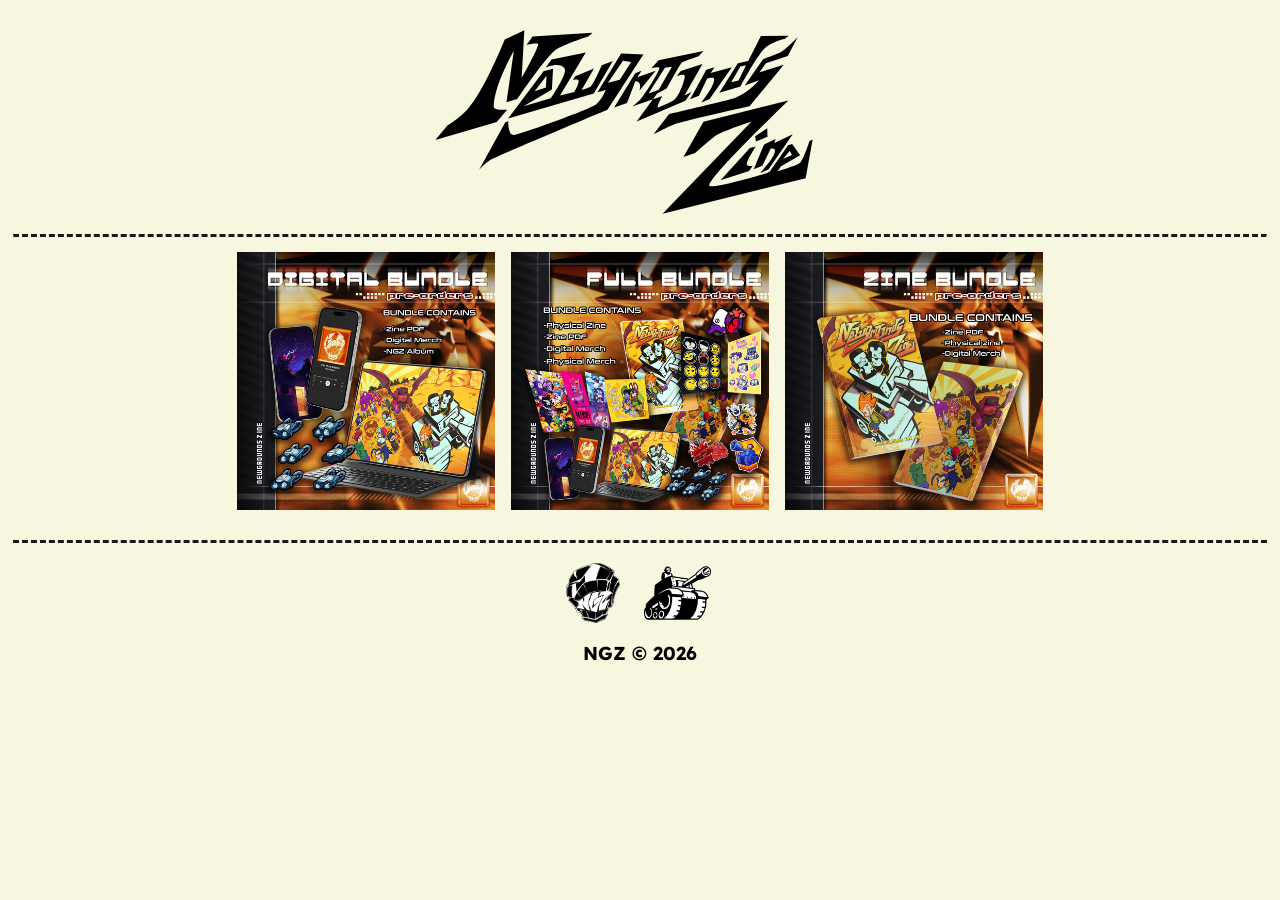
==== commit 710c3050: "classy header link" ====
--- a/index.html
+++ b/index.html
@@ -3,32 +3,34 @@
 	<!-- Hey it's me, the website code. pretty neat stuff here, steal whatever you need to code your own site! Source Code: https://github.com/BrandyBuizel/credits.newgroundszine.store -->
 	<head>
 		<!-- Redirect at 0 Seconds -->
-		<meta http-equiv="Refresh" content="0; url='https://www.type-4.com/store/ngz/'" />
+		<!-- <meta http-equiv="Refresh" content="0; url='https://www.type-4.com/store/ngz/'" /> -->
 
 		<meta charset="utf-8">
 		<meta name="description" content="NGZ: the Zine of the Future, Today!">
 		<meta name="keywords" content="newgrounds, zine, store, credits, fanzine">
 		<meta name="author" content="brandon driesse">
 	  
-		<link rel="stylesheet" type="text/css" href="../css/common.css">
+		<link rel="stylesheet" type="text/css" href="./css/common.css">
 
-		<link rel="icon" type="image/x-icon" href="../favicon/favicon.ico"/>
-		<link rel="shortcut icon" type="image/x-icon" href="../favicon/android-chrome-192x192.png"/>
-		<link rel="apple-touch-icon" sizes="180x180" href="../favicon/apple-touch-icon.png">
-		<link rel="icon" type="image/png" sizes="32x32" href="../favicon/favicon-32x32.png">
-		<link rel="icon" type="image/png" sizes="16x16" href="../favicon/favicon-16x16.png">
-		<link rel="manifest" href="../favicon/site.webmanifest">
+		<link rel="icon" type="image/x-icon" href="./favicon/favicon.ico"/>
+		<link rel="shortcut icon" type="image/x-icon" href="./favicon/android-chrome-192x192.png"/>
+		<link rel="apple-touch-icon" sizes="180x180" href="./favicon/apple-touch-icon.png">
+		<link rel="icon" type="image/png" sizes="32x32" href="./favicon/favicon-32x32.png">
+		<link rel="icon" type="image/png" sizes="16x16" href="./favicon/favicon-16x16.png">
+		<link rel="manifest" href="./favicon/site.webmanifest">
 		
 		<title>NGZ: the Zine of the Future, Today!</title>
 	</head>
 	<body>
 		<!--Header-->
 		<div id="header" class="center">
-			<img src="../NGZ-Cover Title.svg" alt="Newgrounds Zine"/>
+			<a href="/credits">
+				<img src="./NGZ-Cover Title.svg" alt="Newgrounds Zine"/>
+			</a>
 		</div><hr>
 
 		<!--Main Content-->
-		<div id="content" class="center flex gallery">
+		<div id="store" class="center flex gallery">
 			<img src="images/NEWZine+Bundles+-+DIGITAL+BUNDLE.png" alt="Digital Bundle">
 			<img src="images/NEWZine+Bundles+-+FINAL+BUNDLE.png" alt="Full Bundle">
 			<img src="images/NEWZine+Bundles+-+ZINE+BUNDLE.png" alt="Physical Bundle">
@@ -37,10 +39,10 @@
 		<!--Footer-->
 		<div id="footer" class="center">
 			<a href="https://www.type-4.com/store/ngz/" target="_blank">
-				<img src="../icons/NGZ_Logo.png" alt="Store Page" class="invert">
+				<img src="./icons/NGZ_Logo.png" alt="Store Page" class="invert">
 			</a>
 			<a href="https://ngz.newgrounds.com/" target="_blank">
-				<img src="../icons/Newgrounds_Tank.webp" alt="Newgrounds">
+				<img src="./icons/Newgrounds_Tank.webp" alt="Newgrounds">
 			</a>
 			<br>
 			<h3>NGZ © 2026</h3>
--- a/css/common.css
+++ b/css/common.css
@@ -30,7 +30,8 @@
     margin-left: -32px;
 }
 
-#header > img { 
+#header > img,
+#header > a > img { 
 	width: auto;
 	height: 200px;
 }
@@ -103,8 +104,9 @@
 	text-align: center;
 }
 
-p a { color: var(--pink-color); }
+p a { color: var(--purp-color); }
 h3 a { color: var(--purp-color); }
+#store { max-width: 860px; }
 
 /*******************/
 /* GALLERY SECTION */
@@ -173,7 +175,7 @@
 
 	width: 100%;
 	padding-top: 12px;
-	padding-bottom: 32px;
+	padding-bottom: 1em;
 	height: 36px;
 
 	background-color: var(--bg-color);
@@ -185,14 +187,13 @@
 	text-align: center;
 	color: var(--text-color);
 
-	margin-top: 6px;
-	margin-bottom: 0px;
-	padding: 0px;
+	margin-top: -1em;
+	margin-bottom: 0;
+	padding: 0;
 }
 
 #footer > h3 { 
 	margin-top: 6px;
-	padding-bottom: 1em;
 }
 
 #footer img {
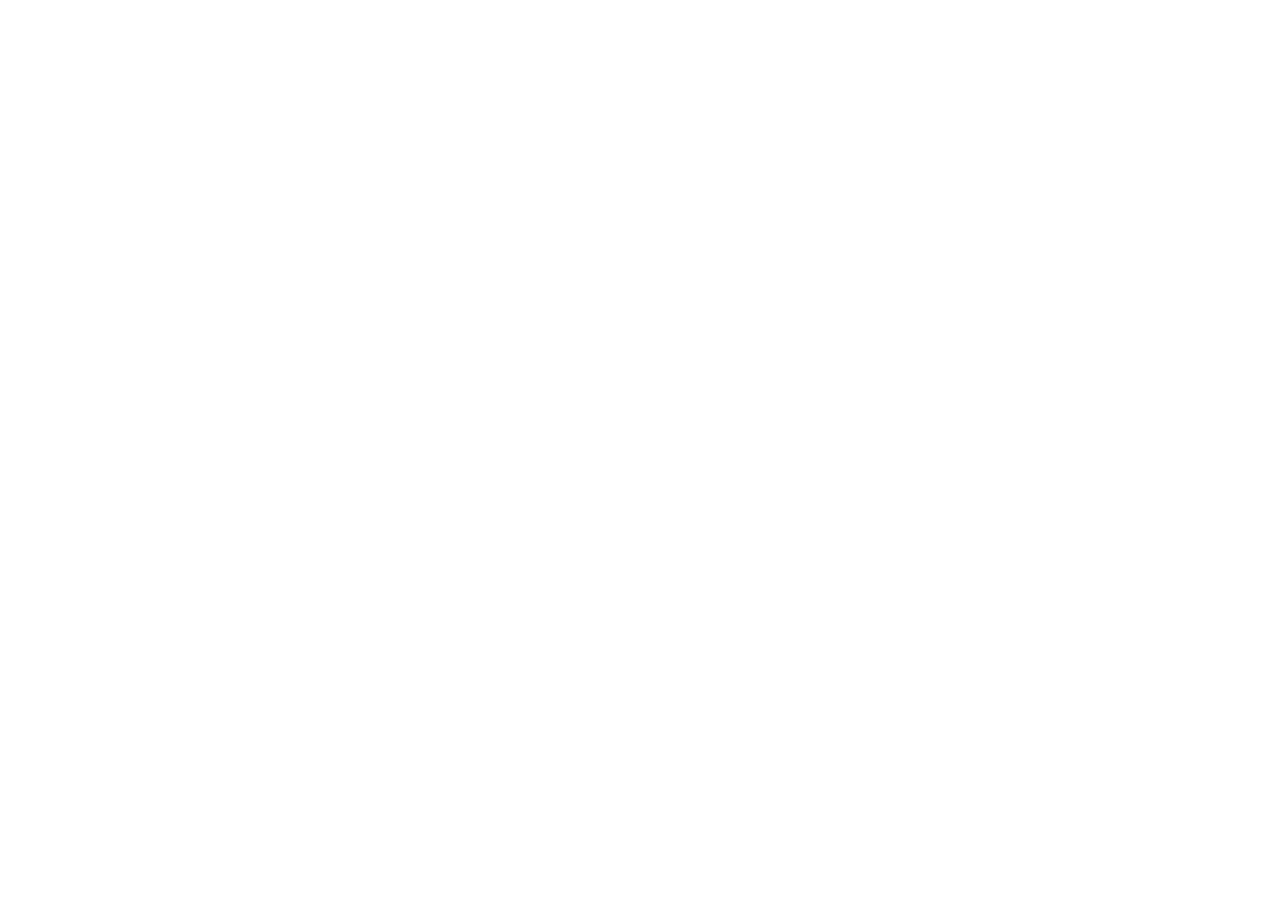
==== commit 5b661b4f: "uncomment redirect" ====
--- a/index.html
+++ b/index.html
@@ -3,7 +3,7 @@
 	<!-- Hey it's me, the website code. pretty neat stuff here, steal whatever you need to code your own site! Source Code: https://github.com/BrandyBuizel/credits.newgroundszine.store -->
 	<head>
 		<!-- Redirect at 0 Seconds -->
-		<!-- <meta http-equiv="Refresh" content="0; url='https://www.type-4.com/store/ngz/'" /> -->
+		<meta http-equiv="Refresh" content="0; url='https://www.type-4.com/store/ngz/'" />
 
 		<meta charset="utf-8">
 		<meta name="description" content="NGZ: the Zine of the Future, Today!">
